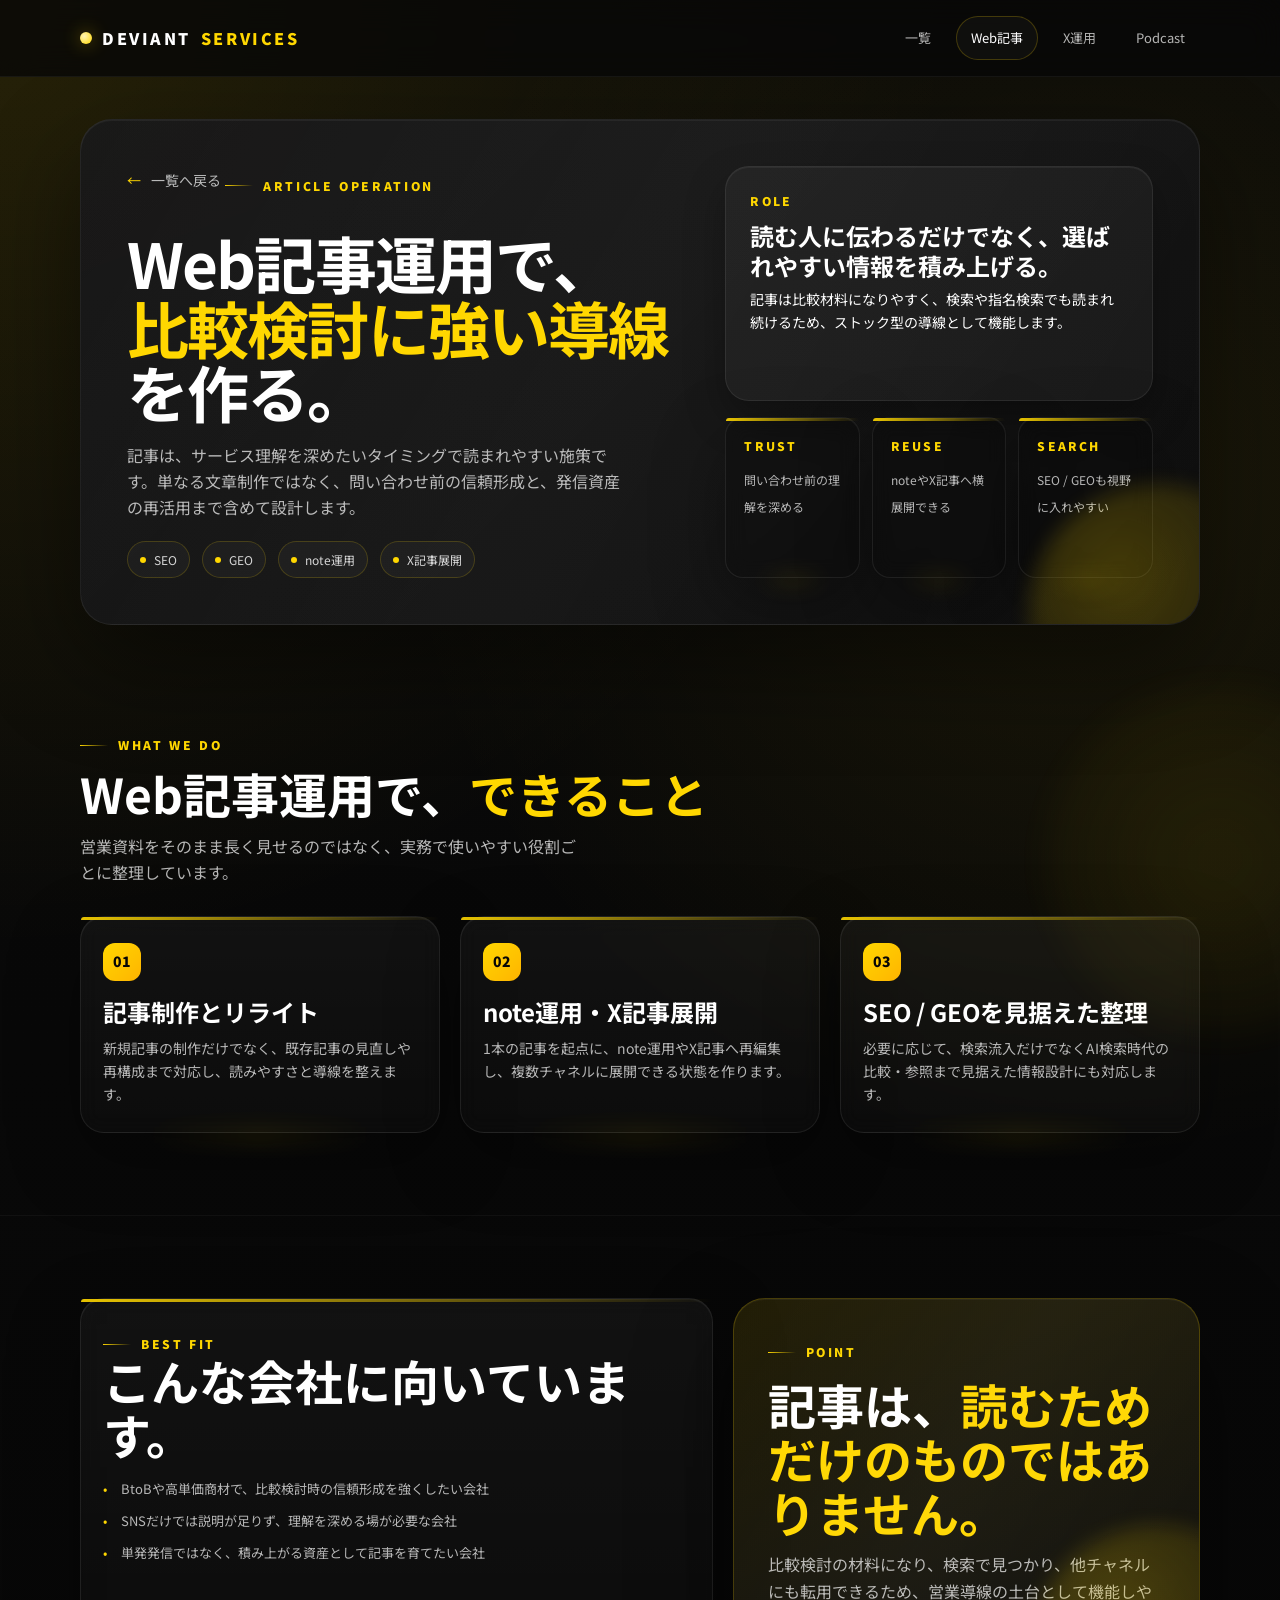
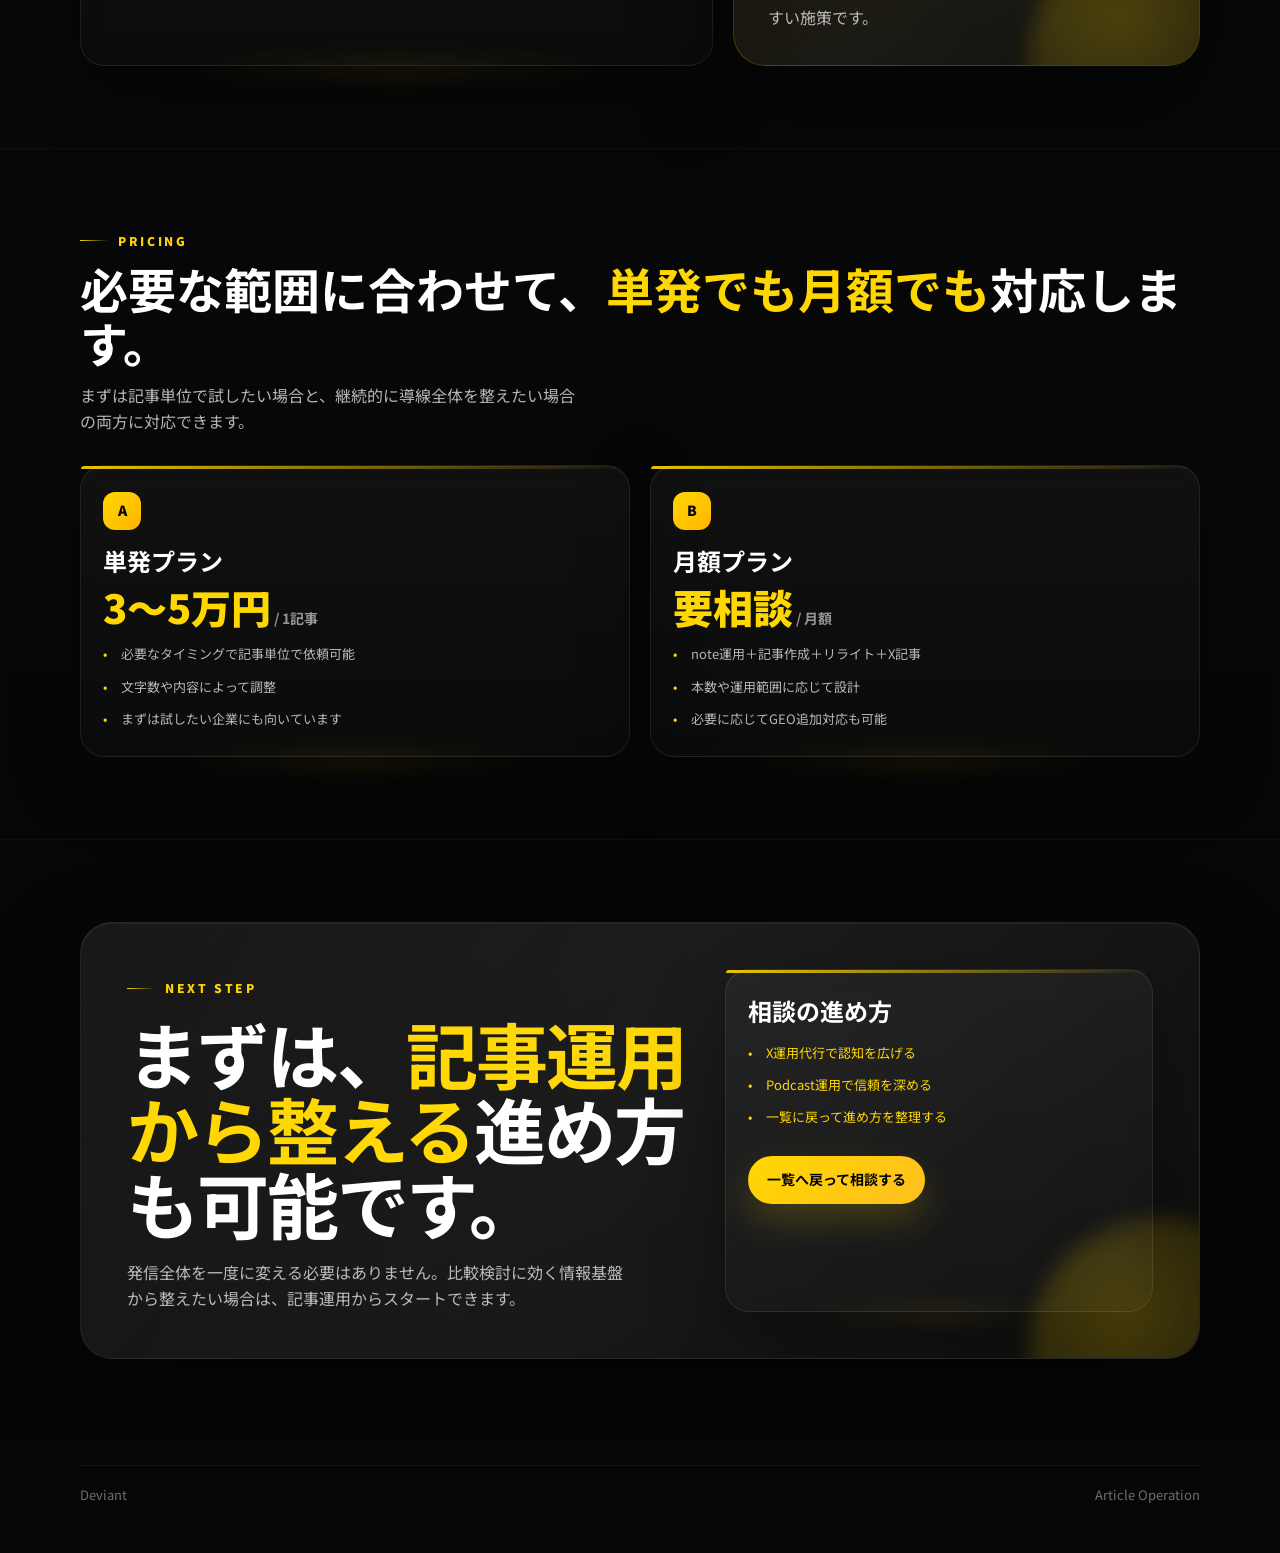
==== article.html @ fa3ed5f8 "Add files via upload" ====
﻿<!DOCTYPE html>
<html lang="ja">
<head>
    <meta charset="UTF-8">
    <meta name="viewport" content="width=device-width, initial-scale=1.0">
    <title>Web記事運用 | Deviant</title>
    <meta name="description" content="比較検討に強い導線を作るWeb記事運用の詳細ページです。記事制作、リライト、note展開、SEO / GEO視点の整理まで対応します。">
    <link rel="preconnect" href="https://fonts.googleapis.com">
    <link rel="preconnect" href="https://fonts.gstatic.com" crossorigin>
    <link href="https://fonts.googleapis.com/css2?family=Noto+Sans+JP:wght@400;500;700;900&display=swap" rel="stylesheet">
    <link rel="stylesheet" href="site.css">
    <script src="site.js" defer></script>
</head>
<body>
    <header class="site-header">
        <div class="container header-inner">
            <a class="brand" href="index.html">Deviant <span>Services</span></a>
            <nav class="header-nav">
                <a class="nav-link" data-page-link href="index.html">一覧</a>
                <a class="nav-link" data-page-link href="article.html">Web記事</a>
                <a class="nav-link" data-page-link href="x.html">X運用</a>
                <a class="nav-link" data-page-link href="podcast.html">Podcast</a>
            </nav>
        </div>
    </header>

    <main class="page-main">
        <!-- Hero -->
        <section class="page-hero">
            <div class="container">
                <div class="page-hero-shell">
                    <div class="page-hero-grid">
                        <div class="page-hero-copy">
                            <a class="back-link" href="index.html">一覧へ戻る</a>
                            <div class="eyebrow float-in">Article Operation</div>
                            <h1 class="page-title float-in delay-1">Web記事運用で、<br><span class="accent">比較検討に強い導線</span>を作る。</h1>
                            <p class="lead float-in delay-2">記事は、サービス理解を深めたいタイミングで読まれやすい施策です。単なる文章制作ではなく、問い合わせ前の信頼形成と、発信資産の再活用まで含めて設計します。</p>
                            <div class="tag-row float-in delay-3" style="margin-top: 20px;">
                                <span class="tag">SEO</span>
                                <span class="tag">GEO</span>
                                <span class="tag">note運用</span>
                                <span class="tag">X記事展開</span>
                            </div>
                        </div>
                        <div class="page-hero-side reveal">
                            <div class="stacked-card">
                                <strong>Role</strong>
                                <h3>読む人に伝わるだけでなく、選ばれやすい情報を積み上げる。</h3>
                                <p>記事は比較材料になりやすく、検索や指名検索でも読まれ続けるため、ストック型の導線として機能します。</p>
                            </div>
                            <div class="metric-stack">
                                <div class="metric-card">
                                    <strong>Trust</strong>
                                    <span>問い合わせ前の理解を深める</span>
                                </div>
                                <div class="metric-card">
                                    <strong>Reuse</strong>
                                    <span>noteやX記事へ横展開できる</span>
                                </div>
                                <div class="metric-card">
                                    <strong>Search</strong>
                                    <span>SEO / GEOも視野に入れやすい</span>
                                </div>
                            </div>
                        </div>
                    </div>
                </div>
            </div>
        </section>

        <!-- Features -->
        <section class="section">
            <div class="container">
                <div class="section-head reveal">
                    <div class="eyebrow">What We Do</div>
                    <h2>Web記事運用で、<span class="accent">できること</span></h2>
                    <p>営業資料をそのまま長く見せるのではなく、実務で使いやすい役割ごとに整理しています。</p>
                </div>
                <div class="service-grid">
                    <article class="card detail-card reveal">
                        <div class="card-index">01</div>
                        <h3>記事制作とリライト</h3>
                        <p>新規記事の制作だけでなく、既存記事の見直しや再構成まで対応し、読みやすさと導線を整えます。</p>
                    </article>
                    <article class="card detail-card reveal">
                        <div class="card-index">02</div>
                        <h3>note運用・X記事展開</h3>
                        <p>1本の記事を起点に、note運用やX記事へ再編集し、複数チャネルに展開できる状態を作ります。</p>
                    </article>
                    <article class="card detail-card reveal">
                        <div class="card-index">03</div>
                        <h3>SEO / GEOを見据えた整理</h3>
                        <p>必要に応じて、検索流入だけでなくAI検索時代の比較・参照まで見据えた情報設計にも対応します。</p>
                    </article>
                </div>
            </div>
        </section>

        <!-- Audience -->
        <section class="section">
            <div class="container">
                <div class="split-grid">
                    <article class="card audience-card reveal">
                        <div class="eyebrow">Best Fit</div>
                        <h2>こんな会社に向いています。</h2>
                        <ul class="check-list">
                            <li>BtoBや高単価商材で、比較検討時の信頼形成を強くしたい会社</li>
                            <li>SNSだけでは説明が足りず、理解を深める場が必要な会社</li>
                            <li>単発発信ではなく、積み上がる資産として記事を育てたい会社</li>
                        </ul>
                    </article>
                    <article class="quote-shell reveal">
                        <div class="quote-copy">
                            <div class="eyebrow">Point</div>
                            <h2>記事は、<span class="accent">読むためだけのものではありません。</span></h2>
                            <p>比較検討の材料になり、検索で見つかり、他チャネルにも転用できるため、営業導線の土台として機能しやすい施策です。</p>
                        </div>
                    </article>
                </div>
            </div>
        </section>

        <!-- Pricing -->
        <section class="section">
            <div class="container">
                <div class="section-head reveal">
                    <div class="eyebrow">Pricing</div>
                    <h2>必要な範囲に合わせて、<span class="accent">単発でも月額でも</span>対応します。</h2>
                    <p>まずは記事単位で試したい場合と、継続的に導線全体を整えたい場合の両方に対応できます。</p>
                </div>
                <div class="pricing-grid">
                    <article class="card pricing-card reveal">
                        <div class="pricing-index">A</div>
                        <h3>単発プラン</h3>
                        <div class="price">3〜5万円<span> / 1記事</span></div>
                        <ul class="check-list">
                            <li>必要なタイミングで記事単位で依頼可能</li>
                            <li>文字数や内容によって調整</li>
                            <li>まずは試したい企業にも向いています</li>
                        </ul>
                    </article>
                    <article class="card pricing-card reveal">
                        <div class="pricing-index">B</div>
                        <h3>月額プラン</h3>
                        <div class="price">要相談<span> / 月額</span></div>
                        <ul class="check-list">
                            <li>note運用＋記事作成＋リライト＋X記事</li>
                            <li>本数や運用範囲に応じて設計</li>
                            <li>必要に応じてGEO追加対応も可能</li>
                        </ul>
                    </article>
                </div>
            </div>
        </section>

        <!-- CTA -->
        <section class="section">
            <div class="container">
                <div class="cta-shell reveal">
                    <div class="cta-grid">
                        <div class="cta-copy">
                            <div class="eyebrow">Next Step</div>
                            <h2>まずは、<span class="accent">記事運用から整える</span>進め方も可能です。</h2>
                            <p>発信全体を一度に変える必要はありません。比較検討に効く情報基盤から整えたい場合は、記事運用からスタートできます。</p>
                        </div>
                        <div class="card">
                            <h3>相談の進め方</h3>
                            <ul class="check-list">
                                <li><a class="inline-link" href="x.html">X運用代行で認知を広げる</a></li>
                                <li><a class="inline-link" href="podcast.html">Podcast運用で信頼を深める</a></li>
                                <li><a class="inline-link" href="index.html#contact">一覧に戻って進め方を整理する</a></li>
                            </ul>
                            <div class="button-row">
                                <a class="button button-primary" href="index.html#contact">一覧へ戻って相談する</a>
                            </div>
                        </div>
                    </div>
                </div>
            </div>
        </section>
    </main>

    <footer class="footer">
        <div class="container footer-inner">
            <span>Deviant</span>
            <span>Article Operation</span>
        </div>
    </footer>
</body>
</html>
---- site.css ----
﻿:root {
    --bg: #070707;
    --bg-soft: #101010;
    --panel: rgba(255, 255, 255, 0.045);
    --panel-strong: rgba(255, 255, 255, 0.075);
    --line: rgba(255, 215, 0, 0.22);
    --line-soft: rgba(255, 255, 255, 0.08);
    --text: #ffffff;
    --muted: rgba(255, 255, 255, 0.7);
    --subtle: rgba(255, 255, 255, 0.42);
    --gold: #ffd700;
    --gold-deep: #d39d08;
    --shadow-xl: 0 40px 100px rgba(0, 0, 0, 0.45);
    --shadow-lg: 0 26px 70px rgba(0, 0, 0, 0.34);
    --shadow-md: 0 18px 40px rgba(0, 0, 0, 0.28);
    --radius-xl: 32px;
    --radius-lg: 24px;
    --radius-md: 18px;
    --content: min(1120px, calc(100% - 40px));
}

* {
    box-sizing: border-box;
    margin: 0;
    padding: 0;
}

html {
    scroll-behavior: smooth;
}

body {
    min-height: 100%;
    font-family: 'Noto Sans JP', sans-serif;
    color: var(--text);
    background:
        radial-gradient(circle at top left, rgba(255, 215, 0, 0.12), transparent 28%),
        radial-gradient(circle at 85% 15%, rgba(255, 215, 0, 0.08), transparent 24%),
        linear-gradient(180deg, #090909 0%, #060606 100%);
    line-height: 1.65;
}

body::before {
    content: "";
    position: fixed;
    inset: 0;
    pointer-events: none;
    background-image:
        linear-gradient(rgba(255, 255, 255, 0.015) 1px, transparent 1px),
        linear-gradient(90deg, rgba(255, 255, 255, 0.015) 1px, transparent 1px);
    background-size: 56px 56px;
    mask-image: linear-gradient(180deg, rgba(0, 0, 0, 0.86), transparent 90%);
    opacity: 0.5;
}


body::after {
    content: "";
    position: fixed;
    right: -120px;
    bottom: -140px;
    width: 360px;
    height: 360px;
    border-radius: 50%;
    background: radial-gradient(circle, rgba(255, 215, 0, 0.12), rgba(255, 215, 0, 0));
    filter: blur(16px);
    pointer-events: none;
    opacity: 0.7;
}
a {
    color: inherit;
    text-decoration: none;
}

img {
    max-width: 100%;
    display: block;
}

.container {
    width: var(--content);
    margin: 0 auto;
}

.site-header {
    position: sticky;
    top: 0;
    z-index: 20;
    backdrop-filter: blur(16px);
    background: rgba(7, 7, 7, 0.78);
    border-bottom: 1px solid rgba(255, 255, 255, 0.05);
}

.header-inner {
    display: flex;
    align-items: center;
    justify-content: space-between;
    gap: 16px;
    min-height: 76px;
}

.brand {
    display: inline-flex;
    align-items: center;
    gap: 10px;
    font-size: 16px;
    font-weight: 900;
    letter-spacing: 0.16em;
    text-transform: uppercase;
}

.brand::before {
    content: "";
    width: 12px;
    height: 12px;
    border-radius: 50%;
    background: radial-gradient(circle at 35% 35%, #fff4b5, var(--gold));
    box-shadow: 0 0 18px rgba(255, 215, 0, 0.45);
}

.brand span {
    color: var(--gold);
}

.header-nav {
    display: flex;
    align-items: center;
    gap: 10px;
    flex-wrap: wrap;
    justify-content: flex-end;
}

.nav-link {
    padding: 10px 14px;
    border-radius: 999px;
    border: 1px solid transparent;
    color: var(--muted);
    font-size: 13px;
    transition: 0.25s ease;
}

.nav-link:hover,
.nav-link.is-current {
    color: var(--text);
    border-color: var(--line);
    background: rgba(255, 255, 255, 0.03);
}

.page-main {
    overflow: hidden;
}

.hero,
.page-hero {
    padding: 42px 0 28px;
}

.hero-shell,
.page-hero-shell,
.cta-shell,
.quote-shell {
    position: relative;
    overflow: hidden;
    border-radius: var(--radius-xl);
    border: 1px solid rgba(255, 255, 255, 0.08);
    background:
        linear-gradient(135deg, rgba(255, 255, 255, 0.04), rgba(255, 255, 255, 0.02)),
        linear-gradient(160deg, rgba(16, 16, 16, 0.97), rgba(8, 8, 8, 0.98));
    box-shadow: var(--shadow-xl), inset 0 1px 0 rgba(255, 255, 255, 0.05);
    isolation: isolate;
}

.hero-shell::before,
.page-hero-shell::before,
.cta-shell::before,
.quote-shell::before {
    content: "";
    position: absolute;
    inset: 0;
    background: linear-gradient(120deg, transparent 0%, rgba(255, 255, 255, 0.03) 48%, transparent 100%);
    pointer-events: none;
}

.hero-shell::after,
.page-hero-shell::after,
.cta-shell::after,
.quote-shell::after {
    content: "";
    position: absolute;
    inset: auto -90px -120px auto;
    width: 260px;
    aspect-ratio: 1;
    border-radius: 50%;
    background: radial-gradient(circle at 35% 35%, rgba(255, 215, 0, 0.34), rgba(255, 215, 0, 0));
    filter: blur(10px);
    opacity: 0.7;
    pointer-events: none;
}

.hero-grid,
.page-hero-grid,
.cta-grid,
.split-grid,
.value-grid,
.detail-grid,
.pricing-grid,
.service-grid,
.related-grid,
.highlight-grid {
    display: grid;
    gap: 20px;
}

.hero-grid,
.page-hero-grid,
.cta-grid,
.split-grid {
    grid-template-columns: minmax(0, 1.15fr) minmax(300px, 0.85fr);
}

.hero-grid,
.page-hero-grid,
.cta-grid {
    padding: 46px;
    align-items: stretch;
}

.eyebrow {
    display: inline-flex;
    align-items: center;
    gap: 10px;
    color: var(--gold);
    font-size: 12px;
    font-weight: 900;
    letter-spacing: 0.22em;
    text-transform: uppercase;
}

.eyebrow::before {
    content: "";
    width: 28px;
    height: 1px;
    background: linear-gradient(90deg, rgba(255, 215, 0, 0.98), transparent);
}

.hero-copy h1,
.page-title,
.cta-copy h2 {
    font-size: clamp(40px, 7vw, 72px);
    line-height: 1.04;
    letter-spacing: -0.03em;
    margin: 18px 0 18px;
}

.page-title {
    font-size: clamp(38px, 6vw, 62px);
}

.accent {
    color: var(--gold);
}

.lead,
.section-head p,
.page-hero-copy p,
.cta-copy p,
.quote-copy p,
.muted-copy {
    color: var(--muted);
    font-size: 16px;
    max-width: 56ch;
}

.hero-actions,
.button-row,
.chip-row,
.tag-row {
    display: flex;
    flex-wrap: wrap;
    gap: 12px;
}

.hero-actions,
.button-row {
    margin-top: 28px;
}

.button {
    display: inline-flex;
    align-items: center;
    justify-content: center;
    min-height: 48px;
    padding: 0 18px;
    border-radius: 999px;
    border: 1px solid transparent;
    font-size: 14px;
    font-weight: 700;
    transition: transform 0.25s ease, box-shadow 0.25s ease, border-color 0.25s ease, background 0.25s ease;
}

.button:hover {
    transform: translateY(-2px);
}

.button-primary {
    color: #050505;
    background: linear-gradient(135deg, var(--gold), #ffbf1f);
    box-shadow: 0 16px 36px rgba(255, 215, 0, 0.18);
}

.button-secondary {
    color: var(--text);
    background: rgba(255, 255, 255, 0.03);
    border-color: var(--line);
}

.button-ghost {
    color: var(--muted);
    background: transparent;
    border-color: rgba(255, 255, 255, 0.08);
}

.hero-note,
.section-note,
.page-note {
    color: var(--subtle);
    font-size: 13px;
}

.chip,
.tag {
    display: inline-flex;
    align-items: center;
    gap: 8px;
    padding: 8px 12px;
    border-radius: 999px;
    border: 1px solid rgba(255, 215, 0, 0.18);
    background: rgba(255, 255, 255, 0.03);
    color: rgba(255, 255, 255, 0.82);
    font-size: 12px;
}

.chip::before,
.tag::before {
    content: "";
    width: 6px;
    height: 6px;
    border-radius: 50%;
    background: var(--gold);
}

.panel,
.card,
.metric-card,
.info-card {
    position: relative;
    padding: 26px 22px;
    border-radius: var(--radius-lg);
    border: 1px solid rgba(255, 255, 255, 0.08);
    background: linear-gradient(180deg, rgba(255, 255, 255, 0.045), rgba(255, 255, 255, 0.02));
    backdrop-filter: blur(10px);
    box-shadow: var(--shadow-lg), inset 0 1px 0 rgba(255, 255, 255, 0.04);
    transition: transform 0.28s ease, border-color 0.28s ease, box-shadow 0.28s ease;
}

.panel::before,
.card::before,
.metric-card::before,
.info-card::before {
    content: "";
    position: absolute;
    top: 0;
    left: 0;
    right: 0;
    height: 3px;
    border-radius: var(--radius-lg) var(--radius-lg) 0 0;
    background: linear-gradient(90deg, rgba(255, 215, 0, 0.9), rgba(255, 215, 0, 0));
}

.panel::after,
.card::after,
.metric-card::after,
.info-card::after {
    content: "";
    position: absolute;
    inset: auto 14px -16px 14px;
    height: 26px;
    border-radius: 999px;
    background: radial-gradient(circle, rgba(255, 215, 0, 0.08), transparent 70%);
    filter: blur(8px);
    opacity: 0.7;
    pointer-events: none;
}

.panel:hover,
.card:hover,
.metric-card:hover,
.info-card:hover {
    transform: translateY(-4px);
    border-color: rgba(255, 215, 0, 0.18);
    box-shadow: var(--shadow-xl), inset 0 1px 0 rgba(255, 255, 255, 0.05);
}

.service-card,
.detail-card,
.related-card,
.value-card,
.pricing-card,
.audience-card,
.highlight-card {
    height: 100%;
}

.card-index,
.service-index,
.value-index,
.pricing-index {
    display: inline-flex;
    align-items: center;
    justify-content: center;
    width: 38px;
    height: 38px;
    border-radius: 12px;
    background: linear-gradient(135deg, var(--gold), #ffb400);
    color: #060606;
    font-size: 14px;
    font-weight: 900;
    margin-bottom: 16px;
}

h2 {
    font-size: clamp(30px, 5vw, 48px);
    line-height: 1.12;
}

h3 {
    font-size: 24px;
    line-height: 1.24;
    margin-bottom: 10px;
}

h4 {
    font-size: 18px;
    line-height: 1.3;
}

p {
    font-size: 14px;
}

.section {
    position: relative;
    padding: 82px 0;
}

.section + .section {
    border-top: 1px solid rgba(255, 255, 255, 0.04);
}

.section-head {
    display: grid;
    gap: 12px;
    margin-bottom: 30px;
}

.service-grid,
.related-grid,
.highlight-grid {
    grid-template-columns: repeat(3, minmax(0, 1fr));
}

.value-grid,
.detail-grid,
.pricing-grid {
    grid-template-columns: repeat(2, minmax(0, 1fr));
}

.card p,
.panel p,
.metric-card p,
.info-card p,
.list li,
.check-list li {
    color: var(--muted);
}

.list,
.check-list {
    list-style: none;
    display: grid;
    gap: 10px;
    margin-top: 16px;
}

.list li,
.check-list li {
    position: relative;
    padding-left: 18px;
    font-size: 13px;
    line-height: 1.7;
}

.list li::before,
.check-list li::before {
    content: "•";
    position: absolute;
    left: 0;
    color: var(--gold);
}

.hero-side,
.page-hero-side {
    display: grid;
    gap: 16px;
}

.stacked-card {
    position: relative;
    padding: 24px;
    border-radius: var(--radius-lg);
    background: rgba(255, 255, 255, 0.035);
    border: 1px solid rgba(255, 255, 255, 0.08);
    box-shadow: var(--shadow-md), inset 0 1px 0 rgba(255, 255, 255, 0.05);
}

.stacked-card strong,
.metric-card strong,
.info-card strong {
    display: block;
    color: var(--gold);
    font-size: 12px;
    font-weight: 900;
    letter-spacing: 0.18em;
    text-transform: uppercase;
    margin-bottom: 10px;
}

.stacked-card h3 {
    font-size: 24px;
    margin-bottom: 8px;
}

.metric-stack {
    display: grid;
    gap: 12px;
    grid-template-columns: repeat(3, minmax(0, 1fr));
}

.metric-card {
    padding: 18px;
    border-radius: 18px;
    background: rgba(0, 0, 0, 0.22);
}

.metric-card span {
    color: var(--muted);
    font-size: 12px;
}

.inline-link {
    color: var(--gold);
}

.quote-shell {
    padding: 34px;
    background: linear-gradient(160deg, rgba(255, 215, 0, 0.11), rgba(255, 255, 255, 0.03));
    border-color: rgba(255, 215, 0, 0.22);
}

.quote-copy h2 {
    margin: 16px 0 12px;
}

.back-link {
    display: inline-flex;
    align-items: center;
    gap: 10px;
    color: var(--muted);
    font-size: 14px;
    margin-bottom: 20px;
}

.back-link::before {
    content: "←";
    color: var(--gold);
}

.kicker {
    color: var(--subtle);
    font-size: 13px;
    text-transform: uppercase;
    letter-spacing: 0.18em;
}

.price {
    font-size: 40px;
    line-height: 1;
    font-weight: 900;
    color: var(--gold);
    margin: 12px 0;
}

.price span {
    font-size: 14px;
    color: rgba(255, 255, 255, 0.56);
    font-weight: 700;
}

.footer {
    padding: 24px 0 48px;
}

.footer-inner {
    display: flex;
    justify-content: space-between;
    gap: 16px;
    align-items: center;
    color: var(--subtle);
    font-size: 13px;
    border-top: 1px solid rgba(255, 255, 255, 0.06);
    padding-top: 18px;
}

.float-in {
    opacity: 0;
    transform: translateY(18px);
    animation: floatIn 0.75s ease forwards;
}

.delay-1 {
    animation-delay: 0.12s;
}

.delay-2 {
    animation-delay: 0.22s;
}

.delay-3 {
    animation-delay: 0.3s;
}

.reveal {
    opacity: 0;
    transform: translateY(18px);
    transition: opacity 0.68s ease, transform 0.68s ease;
}

.reveal.is-visible {
    opacity: 1;
    transform: translateY(0);
}

@keyframes floatIn {
    from {
        opacity: 0;
        transform: translateY(18px);
    }

    to {
        opacity: 1;
        transform: translateY(0);
    }
}

@media (max-width: 1080px) {
    .hero-grid,
    .page-hero-grid,
    .cta-grid,
    .split-grid,
    .service-grid,
    .related-grid,
    .highlight-grid,
    .value-grid,
    .detail-grid,
    .pricing-grid {
        grid-template-columns: 1fr;
    }

    .metric-stack {
        grid-template-columns: 1fr;
    }
}

@media (max-width: 760px) {
    .header-inner,
    .footer-inner {
        flex-direction: column;
        align-items: flex-start;
    }

    .header-nav {
        justify-content: flex-start;
    }

    .hero,
    .page-hero {
        padding-top: 24px;
    }

    .hero-grid,
    .page-hero-grid,
    .cta-grid {
        padding: 28px;
    }

    .section {
        padding: 68px 0;
    }

    .hero-copy h1,
    .page-title,
    .cta-copy h2 {
        font-size: clamp(36px, 12vw, 54px);
    }

    .lead,
    .section-head p,
    .page-hero-copy p,
    .cta-copy p {
        font-size: 15px;
    }

    .button,
    .nav-link {
        width: 100%;
    }

    .hero-actions,
    .button-row,
    .chip-row,
    .tag-row {
        align-items: stretch;
    }
}

@media (prefers-reduced-motion: reduce) {
    *,
    *::before,
    *::after {
        animation: none !important;
        transition: none !important;
        scroll-behavior: auto !important;
    }
}
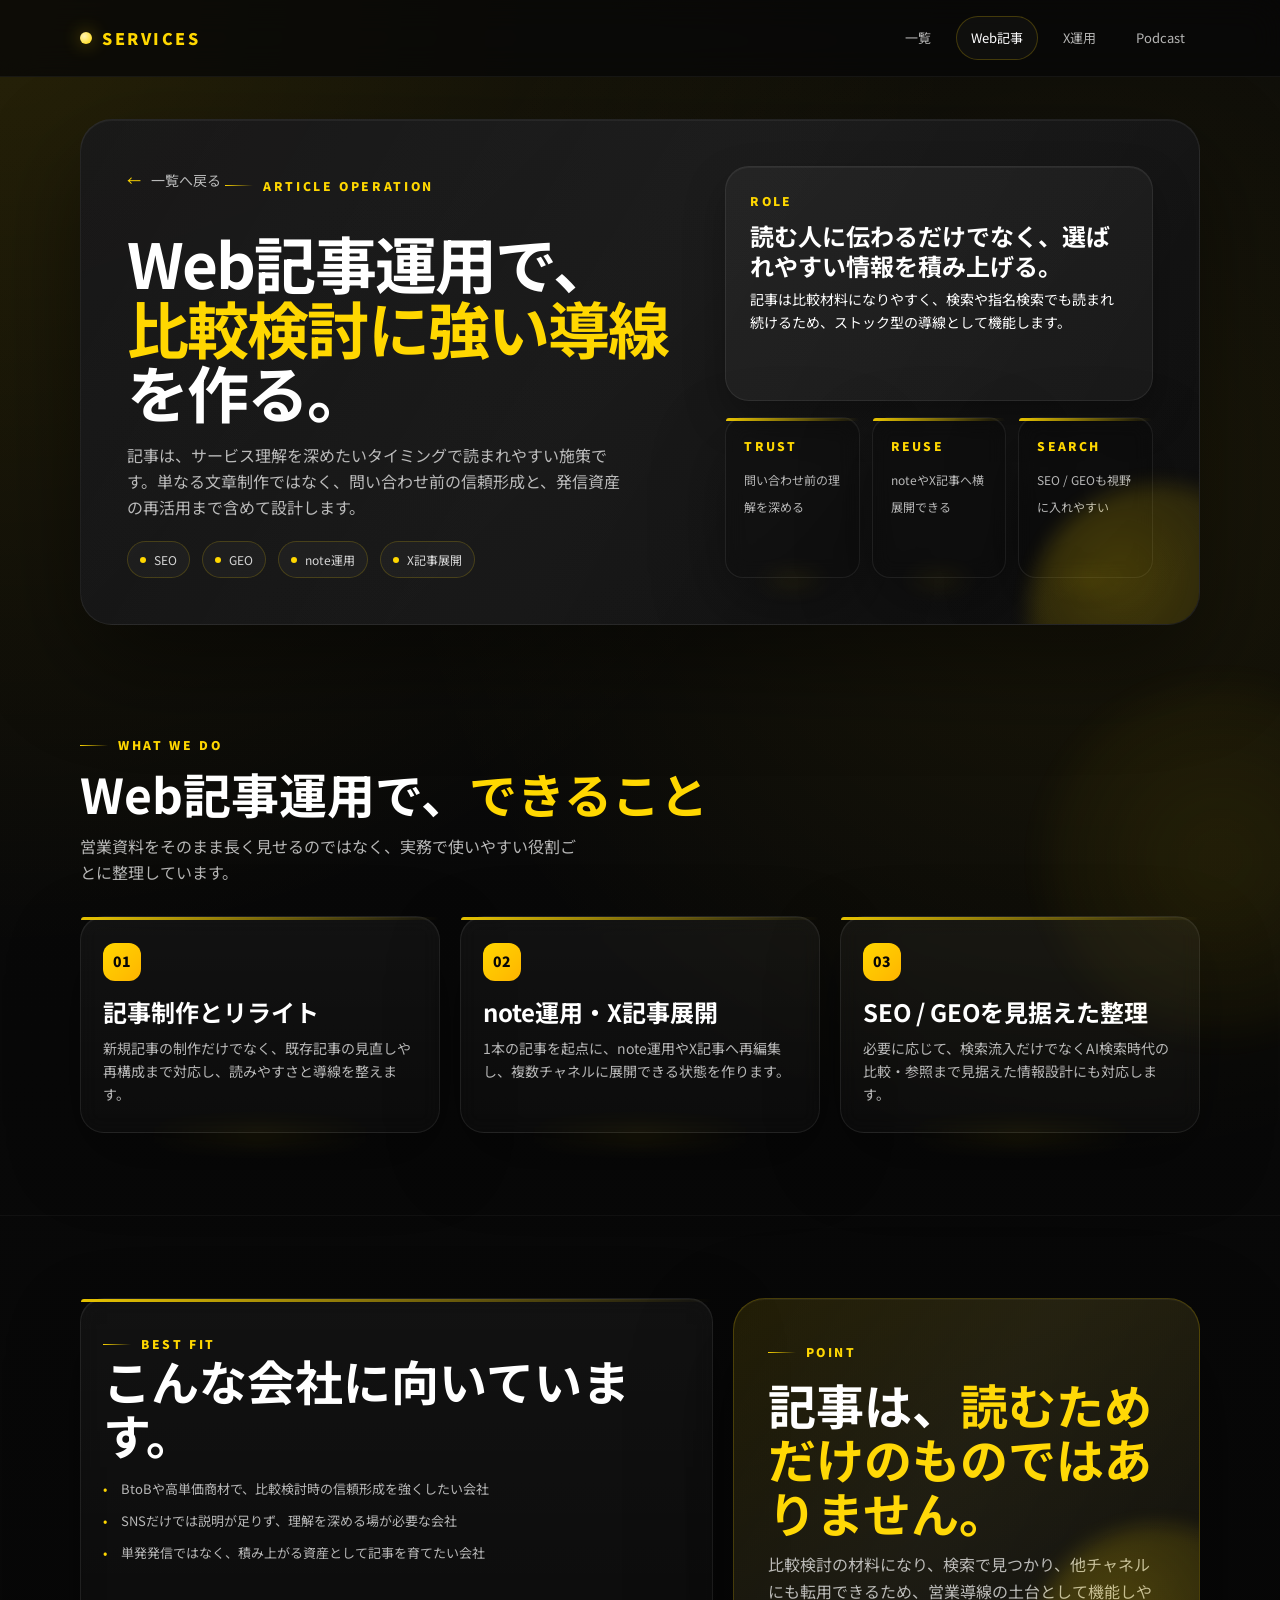
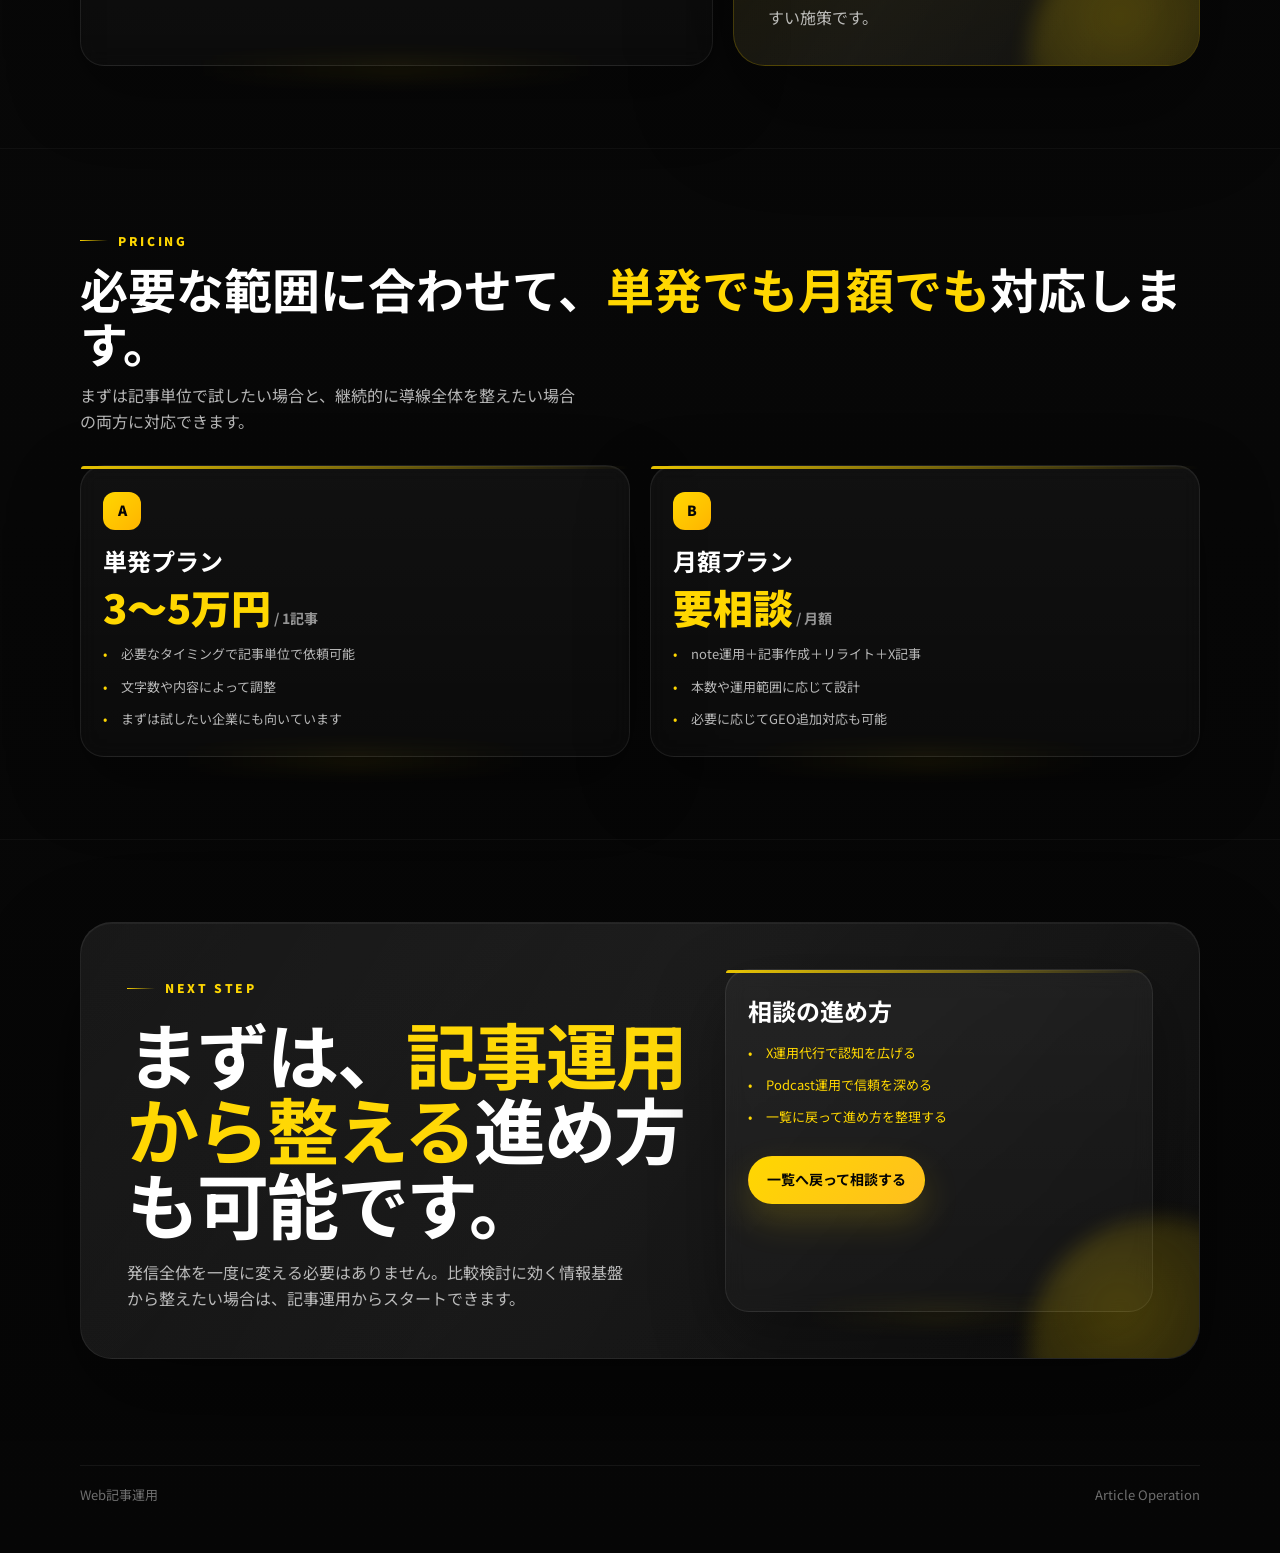
==== commit 5a115766: "Add files via upload" ====
--- a/article.html
+++ b/article.html
@@ -3,7 +3,7 @@
 <head>
     <meta charset="UTF-8">
     <meta name="viewport" content="width=device-width, initial-scale=1.0">
-    <title>Web記事運用 | Deviant</title>
+    <title>Web記事運用</title>
     <meta name="description" content="比較検討に強い導線を作るWeb記事運用の詳細ページです。記事制作、リライト、note展開、SEO / GEO視点の整理まで対応します。">
     <link rel="preconnect" href="https://fonts.googleapis.com">
     <link rel="preconnect" href="https://fonts.gstatic.com" crossorigin>
@@ -14,7 +14,7 @@
 <body>
     <header class="site-header">
         <div class="container header-inner">
-            <a class="brand" href="index.html">Deviant <span>Services</span></a>
+            <a class="brand" href="index.html" aria-label="トップへ戻る"><span>Services</span></a>
             <nav class="header-nav">
                 <a class="nav-link" data-page-link href="index.html">一覧</a>
                 <a class="nav-link" data-page-link href="article.html">Web記事</a>
@@ -182,7 +182,7 @@
 
     <footer class="footer">
         <div class="container footer-inner">
-            <span>Deviant</span>
+            <span>Web記事運用</span>
             <span>Article Operation</span>
         </div>
     </footer>
@@ -190,3 +190,6 @@
 </html>
 
 
+
+
+
--- a/site.css
+++ b/site.css
@@ -682,14 +682,36 @@
 }
 
 @media (max-width: 760px) {
+    .site-header {
+        position: static;
+    }
+
     .header-inner,
     .footer-inner {
         flex-direction: column;
         align-items: flex-start;
     }
 
+    .brand {
+        display: none;
+    }
+
+    .header-inner {
+        min-height: auto;
+        padding: 12px 0;
+    }
+
     .header-nav {
+        width: 100%;
+        flex-wrap: nowrap;
         justify-content: flex-start;
+        overflow-x: auto;
+        padding-bottom: 4px;
+        scrollbar-width: none;
+    }
+
+    .header-nav::-webkit-scrollbar {
+        display: none;
     }
 
     .hero,
@@ -720,9 +742,15 @@
         font-size: 15px;
     }
 
-    .button,
+    .button {
+        width: 100%;
+    }
+
     .nav-link {
-        width: 100%;
+        width: auto;
+        flex: 0 0 auto;
+        padding: 8px 12px;
+        font-size: 12px;
     }
 
     .hero-actions,
@@ -732,7 +760,6 @@
         align-items: stretch;
     }
 }
-
 @media (prefers-reduced-motion: reduce) {
     *,
     *::before,
@@ -744,3 +771,5 @@
 }
 
 
+
+
